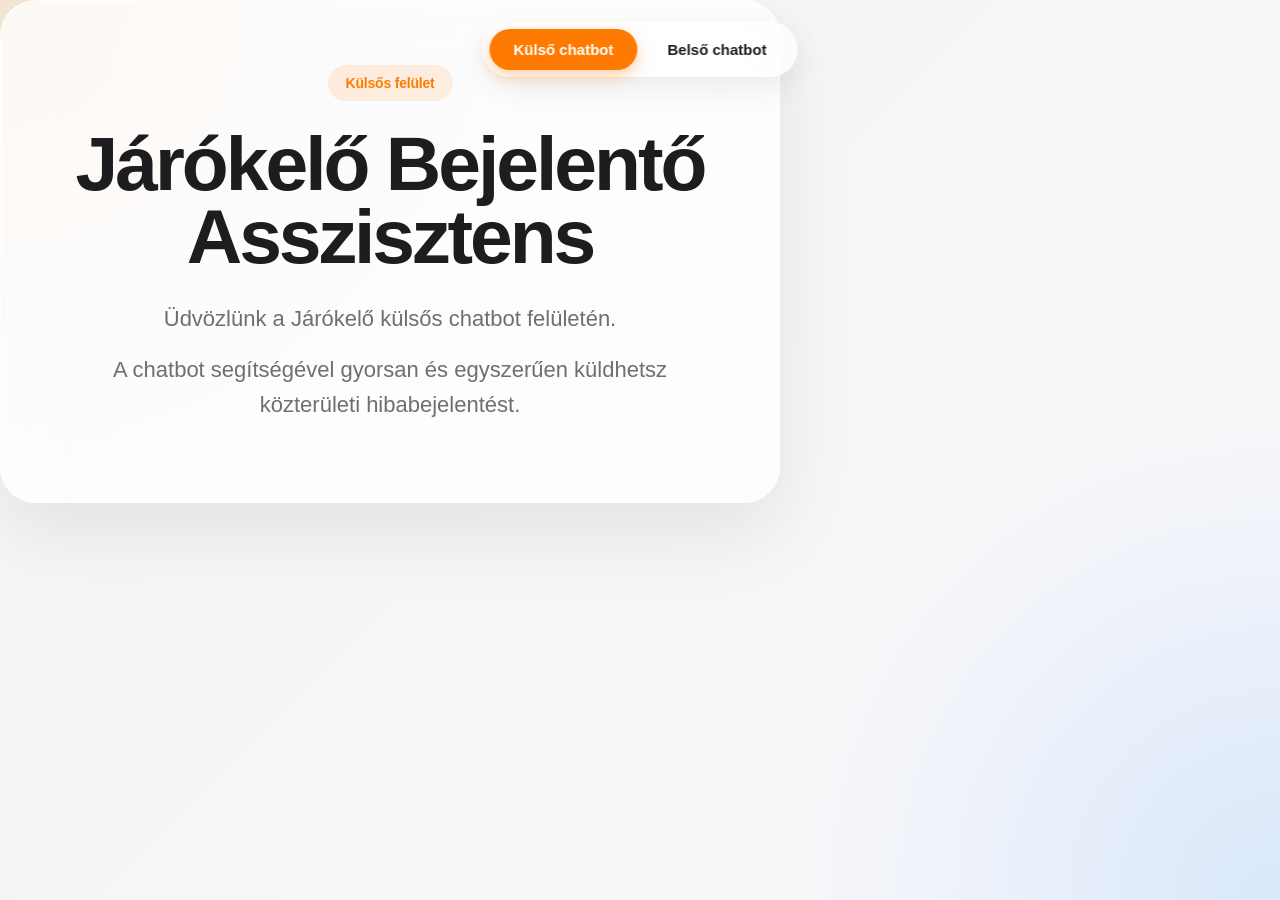
==== index.html @ 05f3981a "Update index.html" ====
<!DOCTYPE html>
<html lang="hu">
<head>
    <meta charset="UTF-8">
    <meta name="viewport" content="width=device-width, initial-scale=1.0">
    <title>Járókelő Külsős Chatbot</title>
    <link rel="stylesheet" href="style.css">
</head>

<body>

    <nav class="topbar">
        <div class="nav-tabs">
            <a href="index.html" class="nav-tab active external">
                Külső chatbot
            </a>

            <a href="belso.html" class="nav-tab">
                Belső chatbot
            </a>
        </div>
    </nav>

    <main class="layout">

        <section class="left-panel">
            <div class="glass-card">
                <div class="badge external">
                    Külsős felület
                </div>

                <h1>
                    Járókelő Bejelentő Asszisztens
                </h1>

                <p>
                    Üdvözlünk a Járókelő külsős chatbot felületén.
                </p>

                <p>
                    A chatbot segítségével gyorsan és egyszerűen
                    küldhetsz közterületi hibabejelentést.
                </p>
            </div>
        </section>

        <section class="chat-panel">
            <div class="chat-wrapper">
                <div id="webchat"></div>
            </div>
        </section>

    </main>

    <!-- Botpress Embedded Webchat -->
    <script src="https://cdn.botpress.cloud/webchat/v3.6/inject.js"></script>

    <script>
        window.botpress.init({
            botId: "8ace8ec2-5110-4798-a82a-eed6cdd182c6",
            clientId: "20260320160658-S8A1OH57",
            selector: "#webchat"
        });
    </script>

</body>
</html>
---- style.css ----
/* ========================= */
/* RESET */
/* ========================= */

* {
    margin: 0;
    padding: 0;
    box-sizing: border-box;
}

/* ========================= */
/* BODY */
/* ========================= */

body {
    min-height: 100vh;

    font-family:
        -apple-system,
        BlinkMacSystemFont,
        "SF Pro Display",
        "Segoe UI",
        sans-serif;

    background:
        radial-gradient(
            circle at top left,
            rgba(255,140,0,0.14),
            transparent 28%
        ),

        radial-gradient(
            circle at bottom right,
            rgba(0,122,255,0.12),
            transparent 30%
        ),

        linear-gradient(
            135deg,
            #f5f5f7,
            #f7f7fa
        );

    color: #1d1d1f;

    overflow-x: hidden;
}

/* ========================= */
/* TOPBAR */
/* ========================= */

.topbar {
    position: fixed;

    top: 22px;
    left: 50%;

    transform: translateX(-50%);

    z-index: 1000;
}

/* ========================= */
/* APPLE SEGMENTED CONTROL */
/* ========================= */

.nav-tabs {
    display: flex;
    align-items: center;

    gap: 6px;

    padding: 6px;

    border-radius: 999px;

    background: rgba(255,255,255,0.72);

    backdrop-filter: blur(20px);

    border:
        1px solid rgba(255,255,255,0.95);

    box-shadow:
        0 10px 30px rgba(0,0,0,0.08);
}

.nav-tab {
    text-decoration: none;

    padding: 12px 24px;

    border-radius: 999px;

    font-size: 15px;
    font-weight: 600;

    color: #1d1d1f;

    transition:
        background 0.2s ease,
        color 0.2s ease,
        transform 0.2s ease,
        box-shadow 0.2s ease;

    white-space: nowrap;
}

.nav-tab:hover {
    transform: translateY(-1px);
}

/* ========================= */
/* ACTIVE STATES */
/* ========================= */

.nav-tab.active.external {
    background: #ff7a00;

    color: white;

    box-shadow:
        0 6px 16px rgba(255,122,0,0.35);
}

.nav-tab.active.internal {
    background: #007aff;

    color: white;

    box-shadow:
        0 6px 16px rgba(0,122,255,0.35);
}

/* ========================= */
/* HERO SECTION */
/* ========================= */

.hero {
    min-height: 100vh;

    display: flex;
    align-items: center;
    justify-content: center;

    padding:
        140px 24px
        60px;
}

/* ========================= */
/* GLASS CARD */
/* ========================= */

.glass-card {
    width: 100%;
    max-width: 780px;

    padding:
        64px 54px;

    border-radius: 36px;

    text-align: center;

    background:
        rgba(255,255,255,0.72);

    backdrop-filter: blur(26px);

    border:
        1px solid rgba(255,255,255,0.95);

    box-shadow:
        0 30px 80px rgba(0,0,0,0.08);
}

/* ========================= */
/* BADGES */
/* ========================= */

.badge {
    display: inline-block;

    margin-bottom: 26px;

    padding:
        10px 18px;

    border-radius: 999px;

    font-size: 14px;
    font-weight: 700;

    letter-spacing: -0.2px;
}

.badge.external {
    background:
        rgba(255,122,0,0.12);

    color: #ff7a00;
}

.badge.internal {
    background:
        rgba(0,122,255,0.12);

    color: #007aff;
}

/* ========================= */
/* TITLES */
/* ========================= */

h1 {
    font-size:
        clamp(46px, 6vw, 78px);

    line-height: 0.95;

    letter-spacing: -3px;

    font-weight: 800;

    margin-bottom: 28px;
}

/* ========================= */
/* PARAGRAPHS */
/* ========================= */

p {
    font-size: 22px;

    line-height: 1.6;

    color: #6e6e73;

    max-width: 620px;

    margin:
        0 auto 16px;
}

/* ========================= */
/* MOBILE */
/* ========================= */

@media (max-width: 768px) {

    .topbar {
        top: 18px;
    }

    .nav-tabs {
        gap: 4px;
        padding: 5px;
    }

    .nav-tab {
        padding: 10px 18px;
        font-size: 14px;
    }

    .glass-card {
        padding:
            42px 26px;
    }

    h1 {
        letter-spacing: -2px;

        line-height: 1;
    }

    p {
        font-size: 17px;
    }
}
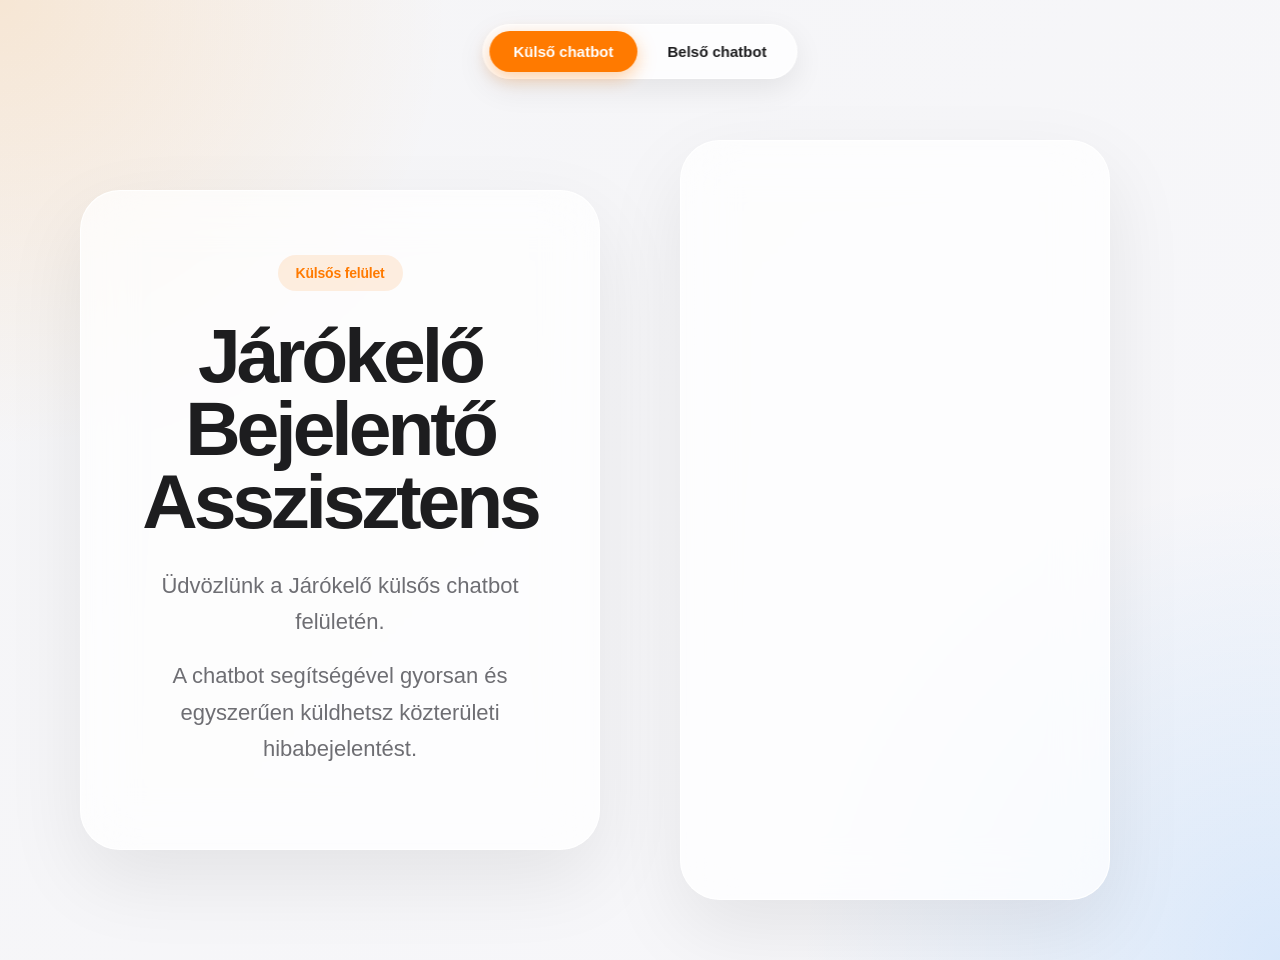
==== commit d3a60225: "Update index.html" ====
--- a/index.html
+++ b/index.html
@@ -1,36 +1,76 @@
 <!DOCTYPE html>
 <html lang="hu">
+
 <head>
     <meta charset="UTF-8">
-    <meta name="viewport" content="width=device-width, initial-scale=1.0">
-    <title>Járókelő Külsős Chatbot</title>
-    <link rel="stylesheet" href="style.css">
+
+    <meta
+        name="viewport"
+        content="width=device-width, initial-scale=1.0"
+    >
+
+    <title>
+        Járókelő Külső Chatbot
+    </title>
+
+    <link
+        rel="stylesheet"
+        href="style.css"
+    >
 </head>
 
 <body>
 
+    <!-- ========================= -->
+    <!-- TOP NAVIGATION -->
+    <!-- ========================= -->
+
     <nav class="topbar">
+
         <div class="nav-tabs">
-            <a href="index.html" class="nav-tab active external">
+
+            <a
+                href="index.html"
+                class="nav-tab active external"
+            >
                 Külső chatbot
             </a>
 
-            <a href="belso.html" class="nav-tab">
+            <a
+                href="belso.html"
+                class="nav-tab"
+            >
                 Belső chatbot
             </a>
+
         </div>
+
     </nav>
+
+    <!-- ========================= -->
+    <!-- MAIN LAYOUT -->
+    <!-- ========================= -->
 
     <main class="layout">
 
+        <!-- ========================= -->
+        <!-- LEFT INFO CARD -->
+        <!-- ========================= -->
+
         <section class="left-panel">
+
             <div class="glass-card">
+
                 <div class="badge external">
                     Külsős felület
                 </div>
 
                 <h1>
-                    Járókelő Bejelentő Asszisztens
+                    Járókelő
+                    <br>
+                    Bejelentő
+                    <br>
+                    Asszisztens
                 </h1>
 
                 <p>
@@ -41,27 +81,39 @@
                     A chatbot segítségével gyorsan és egyszerűen
                     küldhetsz közterületi hibabejelentést.
                 </p>
+
             </div>
+
         </section>
 
+        <!-- ========================= -->
+        <!-- RIGHT CHAT PANEL -->
+        <!-- ========================= -->
+
         <section class="chat-panel">
+
             <div class="chat-wrapper">
+
+                <!-- EMBEDDED CHAT -->
                 <div id="webchat"></div>
+
             </div>
+
         </section>
 
     </main>
 
-    <!-- Botpress Embedded Webchat -->
+    <!-- ========================= -->
+    <!-- BOTPRESS EMBED -->
+    <!-- ========================= -->
+
     <script src="https://cdn.botpress.cloud/webchat/v3.6/inject.js"></script>
 
-    <script>
-        window.botpress.init({
-            botId: "8ace8ec2-5110-4798-a82a-eed6cdd182c6",
-            clientId: "20260320160658-S8A1OH57",
-            selector: "#webchat"
-        });
+    <script
+        src="https://files.bpcontent.cloud/2026/03/20/16/20260320160658-S8A1OH57.js"
+        defer>
     </script>
 
 </body>
+
 </html>
--- a/style.css
+++ b/style.css
@@ -47,13 +47,13 @@
 }
 
 /* ========================= */
-/* TOPBAR */
+/* TOP NAVIGATION */
 /* ========================= */
 
 .topbar {
     position: fixed;
 
-    top: 22px;
+    top: 24px;
     left: 50%;
 
     transform: translateX(-50%);
@@ -75,9 +75,9 @@
 
     border-radius: 999px;
 
-    background: rgba(255,255,255,0.72);
-
-    backdrop-filter: blur(20px);
+    background: rgba(255,255,255,0.78);
+
+    backdrop-filter: blur(24px);
 
     border:
         1px solid rgba(255,255,255,0.95);
@@ -99,10 +99,7 @@
     color: #1d1d1f;
 
     transition:
-        background 0.2s ease,
-        color 0.2s ease,
-        transform 0.2s ease,
-        box-shadow 0.2s ease;
+        all 0.25s ease;
 
     white-space: nowrap;
 }
@@ -111,42 +108,62 @@
     transform: translateY(-1px);
 }
 
-/* ========================= */
 /* ACTIVE STATES */
-/* ========================= */
 
 .nav-tab.active.external {
     background: #ff7a00;
-
     color: white;
 
     box-shadow:
-        0 6px 16px rgba(255,122,0,0.35);
+        0 6px 18px rgba(255,122,0,0.35);
 }
 
 .nav-tab.active.internal {
     background: #007aff;
-
     color: white;
 
     box-shadow:
-        0 6px 16px rgba(0,122,255,0.35);
-}
-
-/* ========================= */
-/* HERO SECTION */
-/* ========================= */
-
-.hero {
+        0 6px 18px rgba(0,122,255,0.35);
+}
+
+/* ========================= */
+/* MAIN LAYOUT */
+/* ========================= */
+
+.layout {
     min-height: 100vh;
 
     display: flex;
     align-items: center;
     justify-content: center;
 
+    gap: 80px;
+
     padding:
-        140px 24px
+        140px 80px
         60px;
+}
+
+/* ========================= */
+/* LEFT PANEL */
+/* ========================= */
+
+.left-panel {
+    flex: 1;
+
+    display: flex;
+    justify-content: flex-end;
+}
+
+/* ========================= */
+/* CHAT PANEL */
+/* ========================= */
+
+.chat-panel {
+    flex: 1;
+
+    display: flex;
+    justify-content: flex-start;
 }
 
 /* ========================= */
@@ -155,14 +172,12 @@
 
 .glass-card {
     width: 100%;
-    max-width: 780px;
+    max-width: 760px;
 
     padding:
-        64px 54px;
-
-    border-radius: 36px;
-
-    text-align: center;
+        64px 56px;
+
+    border-radius: 40px;
 
     background:
         rgba(255,255,255,0.72);
@@ -174,6 +189,47 @@
 
     box-shadow:
         0 30px 80px rgba(0,0,0,0.08);
+
+    text-align: center;
+}
+
+/* ========================= */
+/* CHAT CONTAINER */
+/* ========================= */
+
+.chat-wrapper {
+    width: 430px;
+    height: 760px;
+
+    border-radius: 40px;
+
+    overflow: hidden;
+
+    background:
+        rgba(255,255,255,0.72);
+
+    backdrop-filter: blur(26px);
+
+    border:
+        1px solid rgba(255,255,255,0.95);
+
+    box-shadow:
+        0 30px 80px rgba(0,0,0,0.08);
+
+    padding: 10px;
+}
+
+/* ========================= */
+/* EMBEDDED CHAT */
+/* ========================= */
+
+#webchat {
+    width: 100%;
+    height: 100%;
+
+    border-radius: 30px;
+
+    overflow: hidden;
 }
 
 /* ========================= */
@@ -183,7 +239,7 @@
 .badge {
     display: inline-block;
 
-    margin-bottom: 26px;
+    margin-bottom: 28px;
 
     padding:
         10px 18px;
@@ -211,20 +267,20 @@
 }
 
 /* ========================= */
-/* TITLES */
+/* HEADINGS */
 /* ========================= */
 
 h1 {
     font-size:
-        clamp(46px, 6vw, 78px);
+        clamp(52px, 6vw, 86px);
 
     line-height: 0.95;
 
-    letter-spacing: -3px;
+    letter-spacing: -4px;
 
     font-weight: 800;
 
-    margin-bottom: 28px;
+    margin-bottom: 30px;
 }
 
 /* ========================= */
@@ -234,21 +290,65 @@
 p {
     font-size: 22px;
 
-    line-height: 1.6;
+    line-height: 1.65;
 
     color: #6e6e73;
 
     max-width: 620px;
 
     margin:
-        0 auto 16px;
+        0 auto 18px;
 }
 
 /* ========================= */
 /* MOBILE */
 /* ========================= */
 
-@media (max-width: 768px) {
+@media (max-width: 1250px) {
+
+    .layout {
+        flex-direction: column;
+
+        gap: 40px;
+
+        padding:
+            140px 24px
+            40px;
+    }
+
+    .left-panel,
+    .chat-panel {
+        justify-content: center;
+    }
+
+    .chat-wrapper {
+        width: 100%;
+        max-width: 430px;
+
+        height: 720px;
+    }
+
+    .glass-card {
+        padding:
+            42px 28px;
+    }
+
+    h1 {
+        letter-spacing: -2px;
+
+        line-height: 1;
+    }
+
+    p {
+        font-size: 18px;
+    }
+}
+
+/* ========================= */
+/* SMALL MOBILE */
+/* ========================= */
+
+@media (max-width: 600px) {
 
     .topbar {
         top: 18px;
@@ -261,21 +361,16 @@
 
     .nav-tab {
         padding: 10px 18px;
+
         font-size: 14px;
     }
 
-    .glass-card {
-        padding:
-            42px 26px;
+    .chat-wrapper {
+        height: 650px;
     }
 
     h1 {
-        letter-spacing: -2px;
-
-        line-height: 1;
-    }
-
-    p {
-        font-size: 17px;
-    }
-}
+        font-size:
+            clamp(42px, 12vw, 64px);
+    }
+}
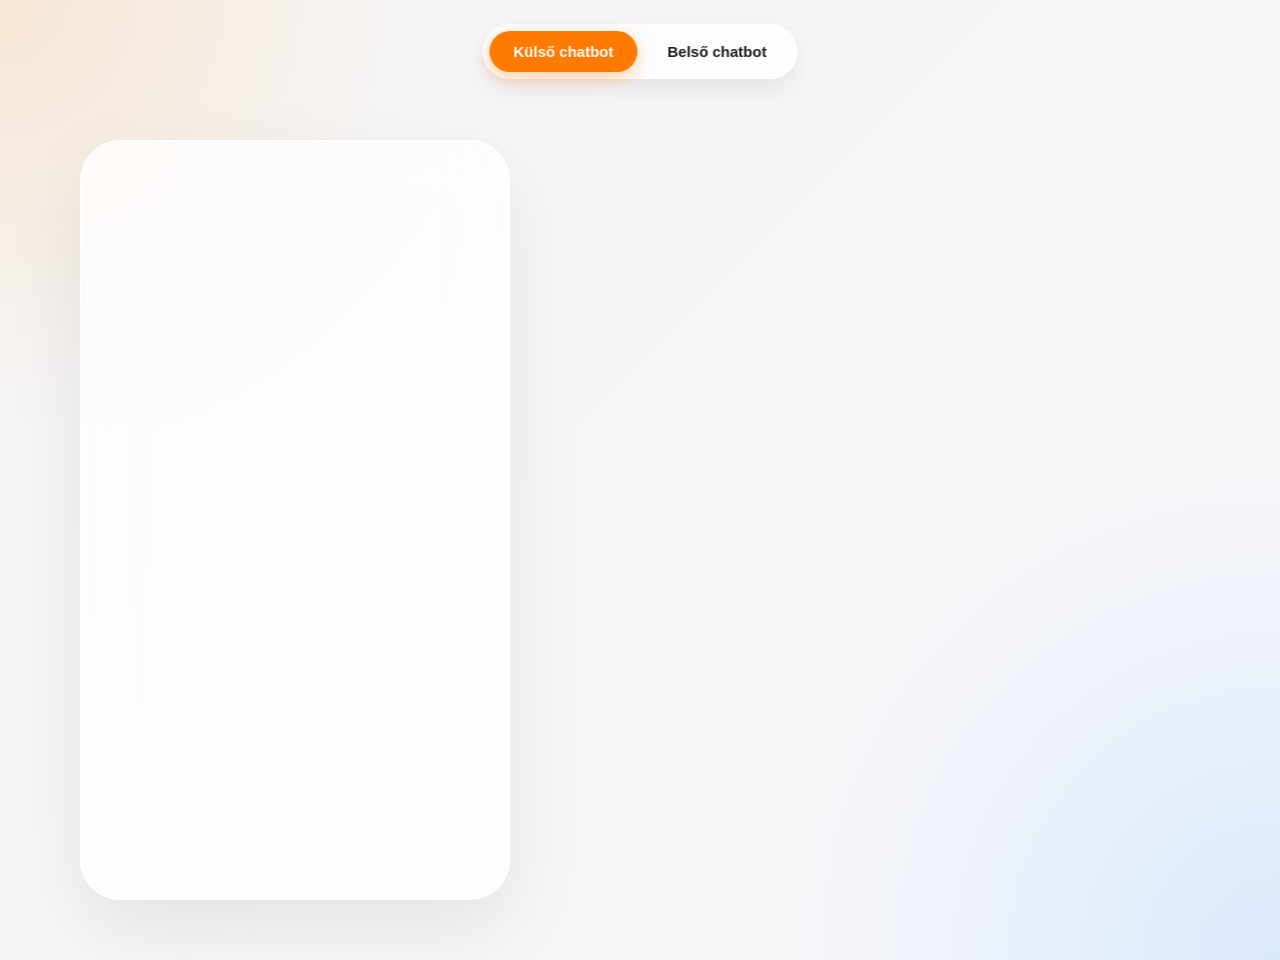
==== commit efde9923: "Update index.html" ====
--- a/index.html
+++ b/index.html
@@ -57,34 +57,7 @@
         <!-- LEFT INFO CARD -->
         <!-- ========================= -->
 
-        <section class="left-panel">
-
-            <div class="glass-card">
-
-                <div class="badge external">
-                    Külsős felület
-                </div>
-
-                <h1>
-                    Járókelő
-                    <br>
-                    Bejelentő
-                    <br>
-                    Asszisztens
-                </h1>
-
-                <p>
-                    Üdvözlünk a Járókelő külsős chatbot felületén.
-                </p>
-
-                <p>
-                    A chatbot segítségével gyorsan és egyszerűen
-                    küldhetsz közterületi hibabejelentést.
-                </p>
-
-            </div>
-
-        </section>
+        
 
         <!-- ========================= -->
         <!-- RIGHT CHAT PANEL -->
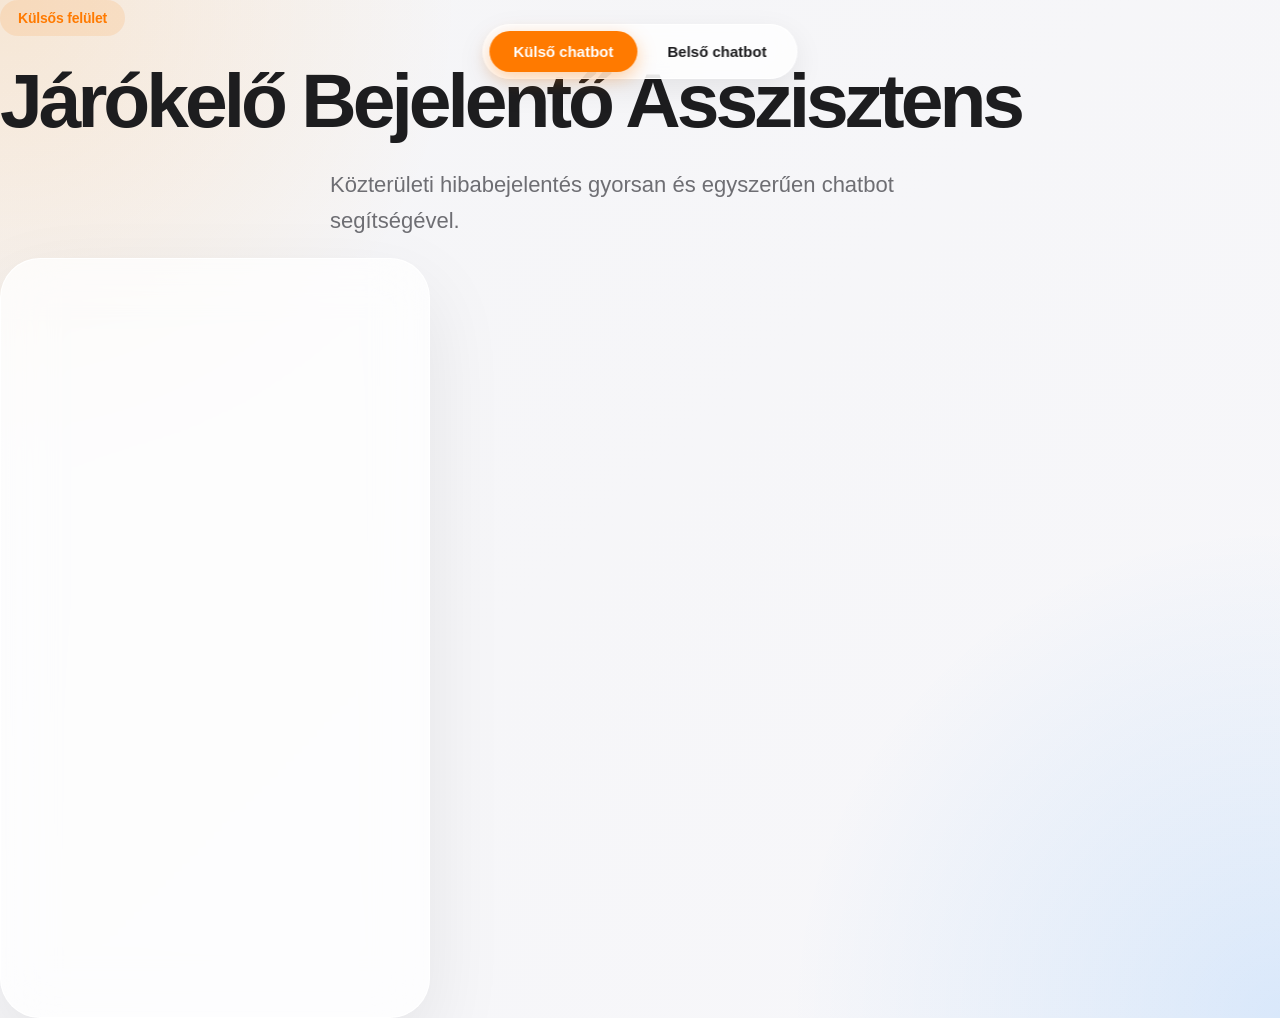
==== commit 3aa1375d: "Update index.html" ====
--- a/index.html
+++ b/index.html
@@ -1,22 +1,12 @@
 <!DOCTYPE html>
 <html lang="hu">
+<head>
+    <meta charset="UTF-8" />
+    <meta name="viewport" content="width=device-width, initial-scale=1.0" />
 
-<head>
-    <meta charset="UTF-8">
+    <title>Járókelő Külsős Chatbot</title>
 
-    <meta
-        name="viewport"
-        content="width=device-width, initial-scale=1.0"
-    >
-
-    <title>
-        Járókelő Külső Chatbot
-    </title>
-
-    <link
-        rel="stylesheet"
-        href="style.css"
-    >
+    <link rel="stylesheet" href="style.css" />
 </head>
 
 <body>
@@ -29,17 +19,13 @@
 
         <div class="nav-tabs">
 
-            <a
-                href="index.html"
-                class="nav-tab active external"
-            >
+            <a href="index.html"
+               class="nav-tab active external">
                 Külső chatbot
             </a>
 
-            <a
-                href="belso.html"
-                class="nav-tab"
-            >
+            <a href="belso.html"
+               class="nav-tab">
                 Belső chatbot
             </a>
 
@@ -48,26 +34,35 @@
     </nav>
 
     <!-- ========================= -->
-    <!-- MAIN LAYOUT -->
+    <!-- MAIN CONTENT -->
     <!-- ========================= -->
 
-    <main class="layout">
+    <main class="page">
 
-        <!-- ========================= -->
-        <!-- LEFT INFO CARD -->
-        <!-- ========================= -->
+        <!-- SHORT DESCRIPTION -->
 
-        
+        <section class="hero-text">
 
-        <!-- ========================= -->
-        <!-- RIGHT CHAT PANEL -->
-        <!-- ========================= -->
+            <div class="badge external">
+                Külsős felület
+            </div>
 
-        <section class="chat-panel">
+            <h1>
+                Járókelő Bejelentő Asszisztens
+            </h1>
+
+            <p>
+                Közterületi hibabejelentés gyorsan és egyszerűen chatbot segítségével.
+            </p>
+
+        </section>
+
+        <!-- FULL HEIGHT CHAT -->
+
+        <section class="chat-section">
 
             <div class="chat-wrapper">
 
-                <!-- EMBEDDED CHAT -->
                 <div id="webchat"></div>
 
             </div>
@@ -77,16 +72,18 @@
     </main>
 
     <!-- ========================= -->
-    <!-- BOTPRESS EMBED -->
+    <!-- BOTPRESS -->
     <!-- ========================= -->
 
     <script src="https://cdn.botpress.cloud/webchat/v3.6/inject.js"></script>
 
-    <script
-        src="https://files.bpcontent.cloud/2026/03/20/16/20260320160658-S8A1OH57.js"
-        defer>
+    <script>
+        window.botpress.init({
+            botId: "8ace8ec2-5110-4798-a82a-eed6cdd182c6",
+            clientId: "20260320160658-S8A1OH57",
+            selector: "#webchat"
+        });
     </script>
 
 </body>
-
 </html>
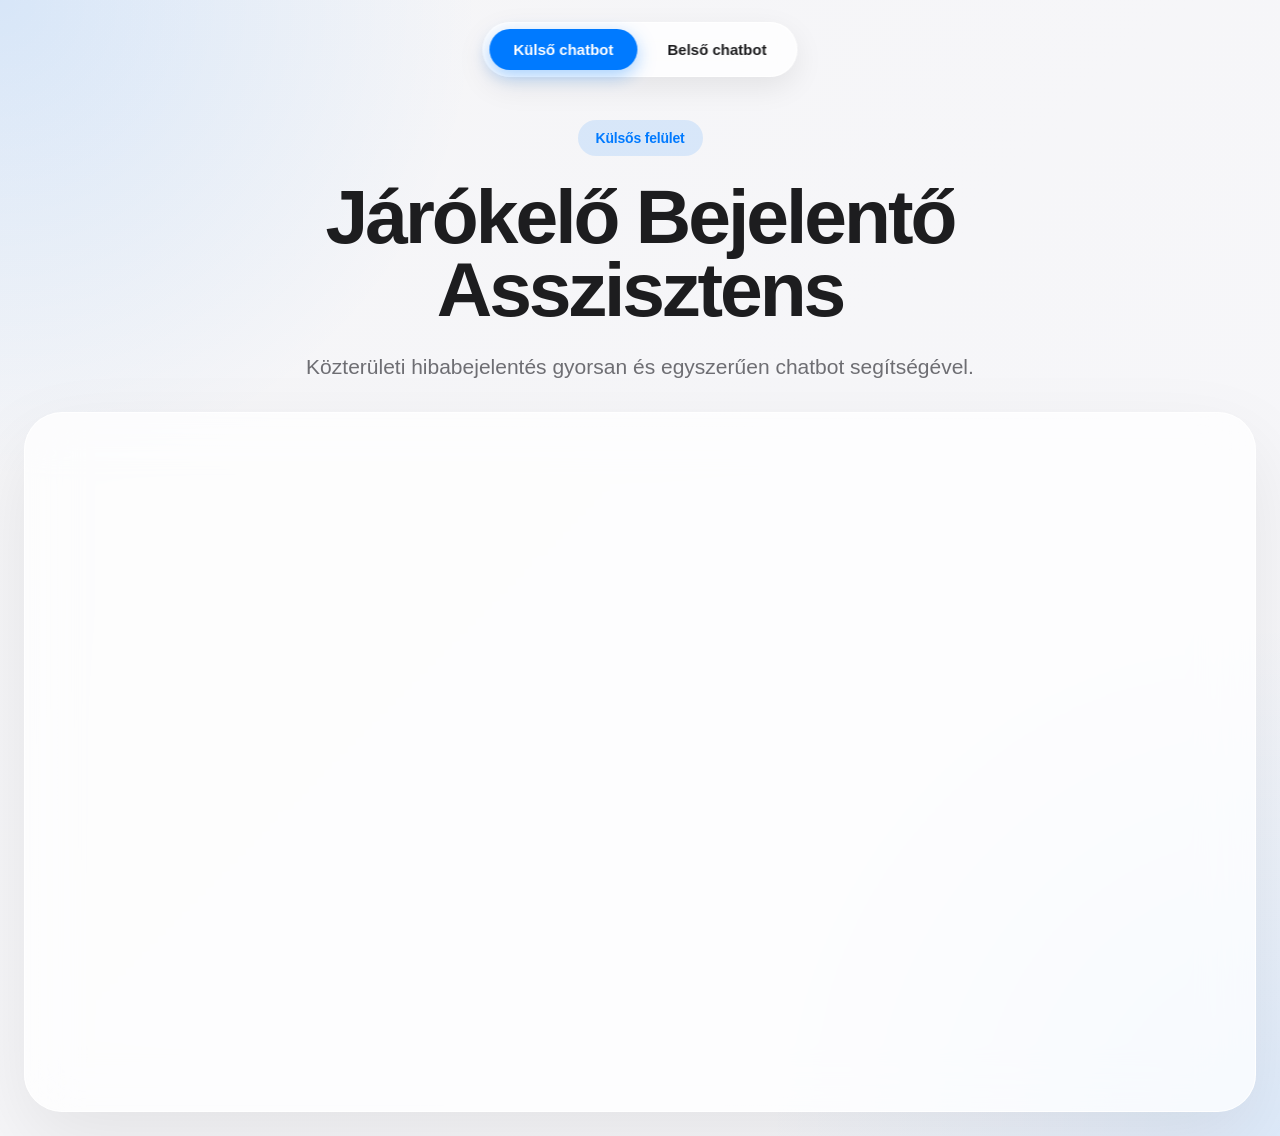
==== commit 47188d8a: "Update index.html" ====
--- a/index.html
+++ b/index.html
@@ -3,86 +3,52 @@
 <head>
     <meta charset="UTF-8" />
     <meta name="viewport" content="width=device-width, initial-scale=1.0" />
-
     <title>Járókelő Külsős Chatbot</title>
-
     <link rel="stylesheet" href="style.css" />
 </head>
 
 <body>
 
-    <!-- ========================= -->
-    <!-- TOP NAVIGATION -->
-    <!-- ========================= -->
-
     <nav class="topbar">
-
         <div class="nav-tabs">
-
-            <a href="index.html"
-               class="nav-tab active external">
+            <a href="index.html" class="nav-tab active external">
                 Külső chatbot
             </a>
 
-            <a href="belso.html"
-               class="nav-tab">
+            <a href="belso.html" class="nav-tab">
                 Belső chatbot
             </a>
-
         </div>
-
     </nav>
-
-    <!-- ========================= -->
-    <!-- MAIN CONTENT -->
-    <!-- ========================= -->
 
     <main class="page">
 
-        <!-- SHORT DESCRIPTION -->
-
         <section class="hero-text">
-
             <div class="badge external">
                 Külsős felület
             </div>
 
-            <h1>
-                Járókelő Bejelentő Asszisztens
-            </h1>
+            <h1>Járókelő Bejelentő Asszisztens</h1>
 
             <p>
                 Közterületi hibabejelentés gyorsan és egyszerűen chatbot segítségével.
             </p>
-
         </section>
 
-        <!-- FULL HEIGHT CHAT -->
-
         <section class="chat-section">
-
             <div class="chat-wrapper">
-
                 <div id="webchat"></div>
-
             </div>
-
         </section>
 
     </main>
 
-    <!-- ========================= -->
-    <!-- BOTPRESS -->
-    <!-- ========================= -->
-
+    <!-- Botpress Embedded Webchat -->
     <script src="https://cdn.botpress.cloud/webchat/v3.6/inject.js"></script>
 
-    <script>
-        window.botpress.init({
-            botId: "8ace8ec2-5110-4798-a82a-eed6cdd182c6",
-            clientId: "20260320160658-S8A1OH57",
-            selector: "#webchat"
-        });
+    <script
+        src="https://files.bpcontent.cloud/2026/03/20/16/20260320160658-S8A1OH57.js"
+        defer>
     </script>
 
 </body>
--- a/style.css
+++ b/style.css
@@ -25,13 +25,13 @@
     background:
         radial-gradient(
             circle at top left,
-            rgba(255,140,0,0.14),
+            rgba(0,122,255,0.12),
             transparent 28%
         ),
 
         radial-gradient(
             circle at bottom right,
-            rgba(0,122,255,0.12),
+            rgba(0,122,255,0.10),
             transparent 30%
         ),
 
@@ -47,13 +47,13 @@
 }
 
 /* ========================= */
-/* TOP NAVIGATION */
+/* TOPBAR */
 /* ========================= */
 
 .topbar {
     position: fixed;
 
-    top: 24px;
+    top: 22px;
     left: 50%;
 
     transform: translateX(-50%);
@@ -106,20 +106,27 @@
 
 .nav-tab:hover {
     transform: translateY(-1px);
-}
-
+
+    background:
+        rgba(0,122,255,0.08);
+}
+
+/* ========================= */
 /* ACTIVE STATES */
+/* ========================= */
 
 .nav-tab.active.external {
-    background: #ff7a00;
+    background: #007aff;
+
     color: white;
 
     box-shadow:
-        0 6px 18px rgba(255,122,0,0.35);
+        0 6px 18px rgba(0,122,255,0.35);
 }
 
 .nav-tab.active.internal {
     background: #007aff;
+
     color: white;
 
     box-shadow:
@@ -127,57 +134,128 @@
 }
 
 /* ========================= */
-/* MAIN LAYOUT */
-/* ========================= */
-
-.layout {
+/* PAGE */
+/* ========================= */
+
+.page {
     min-height: 100vh;
 
+    padding:
+        120px 24px
+        24px;
+
     display: flex;
+    flex-direction: column;
+
     align-items: center;
+}
+
+/* ========================= */
+/* HERO TEXT */
+/* ========================= */
+
+.hero-text {
+    text-align: center;
+
+    margin-bottom: 28px;
+
+    max-width: 900px;
+}
+
+/* ========================= */
+/* BADGES */
+/* ========================= */
+
+.badge {
+    display: inline-block;
+
+    margin-bottom: 24px;
+
+    padding:
+        10px 18px;
+
+    border-radius: 999px;
+
+    font-size: 14px;
+    font-weight: 700;
+
+    letter-spacing: -0.2px;
+}
+
+.badge.external {
+    background:
+        rgba(0,122,255,0.12);
+
+    color: #007aff;
+}
+
+.badge.internal {
+    background:
+        rgba(0,122,255,0.12);
+
+    color: #007aff;
+}
+
+/* ========================= */
+/* TITLES */
+/* ========================= */
+
+h1 {
+    font-size:
+        clamp(46px, 6vw, 78px);
+
+    line-height: 0.95;
+
+    letter-spacing: -3px;
+
+    font-weight: 800;
+
+    margin-bottom: 24px;
+}
+
+/* ========================= */
+/* PARAGRAPHS */
+/* ========================= */
+
+p {
+    font-size: 21px;
+
+    line-height: 1.6;
+
+    color: #6e6e73;
+
+    max-width: 720px;
+
+    margin:
+        0 auto;
+}
+
+/* ========================= */
+/* CHAT SECTION */
+/* ========================= */
+
+.chat-section {
+    width: 100%;
+
+    display: flex;
     justify-content: center;
-
-    gap: 80px;
-
-    padding:
-        140px 80px
-        60px;
-}
-
-/* ========================= */
-/* LEFT PANEL */
-/* ========================= */
-
-.left-panel {
-    flex: 1;
-
-    display: flex;
-    justify-content: flex-end;
-}
-
-/* ========================= */
-/* CHAT PANEL */
-/* ========================= */
-
-.chat-panel {
-    flex: 1;
-
-    display: flex;
-    justify-content: flex-start;
-}
-
-/* ========================= */
-/* GLASS CARD */
-/* ========================= */
-
-.glass-card {
+}
+
+/* ========================= */
+/* CHAT WRAPPER */
+/* ========================= */
+
+.chat-wrapper {
     width: 100%;
-    max-width: 760px;
-
-    padding:
-        64px 56px;
-
-    border-radius: 40px;
+    max-width: 1400px;
+
+    height: calc(100vh - 320px);
+
+    min-height: 700px;
+
+    border-radius: 38px;
+
+    overflow: hidden;
 
     background:
         rgba(255,255,255,0.72);
@@ -190,165 +268,27 @@
     box-shadow:
         0 30px 80px rgba(0,0,0,0.08);
 
-    text-align: center;
-}
-
-/* ========================= */
-/* CHAT CONTAINER */
-/* ========================= */
-
-.chat-wrapper {
-    width: 430px;
-    height: 760px;
-
-    border-radius: 40px;
-
-    overflow: hidden;
-
-    background:
-        rgba(255,255,255,0.72);
-
-    backdrop-filter: blur(26px);
-
-    border:
-        1px solid rgba(255,255,255,0.95);
-
-    box-shadow:
-        0 30px 80px rgba(0,0,0,0.08);
-
-    padding: 10px;
-}
-
-/* ========================= */
-/* EMBEDDED CHAT */
+    padding: 12px;
+}
+
+/* ========================= */
+/* EMBED CHAT */
 /* ========================= */
 
 #webchat {
     width: 100%;
     height: 100%;
 
-    border-radius: 30px;
+    border-radius: 28px;
 
     overflow: hidden;
 }
 
 /* ========================= */
-/* BADGES */
-/* ========================= */
-
-.badge {
-    display: inline-block;
-
-    margin-bottom: 28px;
-
-    padding:
-        10px 18px;
-
-    border-radius: 999px;
-
-    font-size: 14px;
-    font-weight: 700;
-
-    letter-spacing: -0.2px;
-}
-
-.badge.external {
-    background:
-        rgba(255,122,0,0.12);
-
-    color: #ff7a00;
-}
-
-.badge.internal {
-    background:
-        rgba(0,122,255,0.12);
-
-    color: #007aff;
-}
-
-/* ========================= */
-/* HEADINGS */
-/* ========================= */
-
-h1 {
-    font-size:
-        clamp(52px, 6vw, 86px);
-
-    line-height: 0.95;
-
-    letter-spacing: -4px;
-
-    font-weight: 800;
-
-    margin-bottom: 30px;
-}
-
-/* ========================= */
-/* PARAGRAPHS */
-/* ========================= */
-
-p {
-    font-size: 22px;
-
-    line-height: 1.65;
-
-    color: #6e6e73;
-
-    max-width: 620px;
-
-    margin:
-        0 auto 18px;
-}
-
-/* ========================= */
 /* MOBILE */
 /* ========================= */
 
-@media (max-width: 1250px) {
-
-    .layout {
-        flex-direction: column;
-
-        gap: 40px;
-
-        padding:
-            140px 24px
-            40px;
-    }
-
-    .left-panel,
-    .chat-panel {
-        justify-content: center;
-    }
-
-    .chat-wrapper {
-        width: 100%;
-        max-width: 430px;
-
-        height: 720px;
-    }
-
-    .glass-card {
-        padding:
-            42px 28px;
-    }
-
-    h1 {
-        letter-spacing: -2px;
-
-        line-height: 1;
-    }
-
-    p {
-        font-size: 18px;
-    }
-}
-
-/* ========================= */
-/* SMALL MOBILE */
-/* ========================= */
-
-@media (max-width: 600px) {
+@media (max-width: 768px) {
 
     .topbar {
         top: 18px;
@@ -365,12 +305,27 @@
         font-size: 14px;
     }
 
+    .page {
+        padding:
+            110px 16px
+            16px;
+    }
+
     .chat-wrapper {
-        height: 650px;
+        height: calc(100vh - 280px);
+
+        min-height: 600px;
+
+        border-radius: 28px;
     }
 
     h1 {
-        font-size:
-            clamp(42px, 12vw, 64px);
-    }
-}
+        letter-spacing: -2px;
+
+        line-height: 1;
+    }
+
+    p {
+        font-size: 17px;
+    }
+}
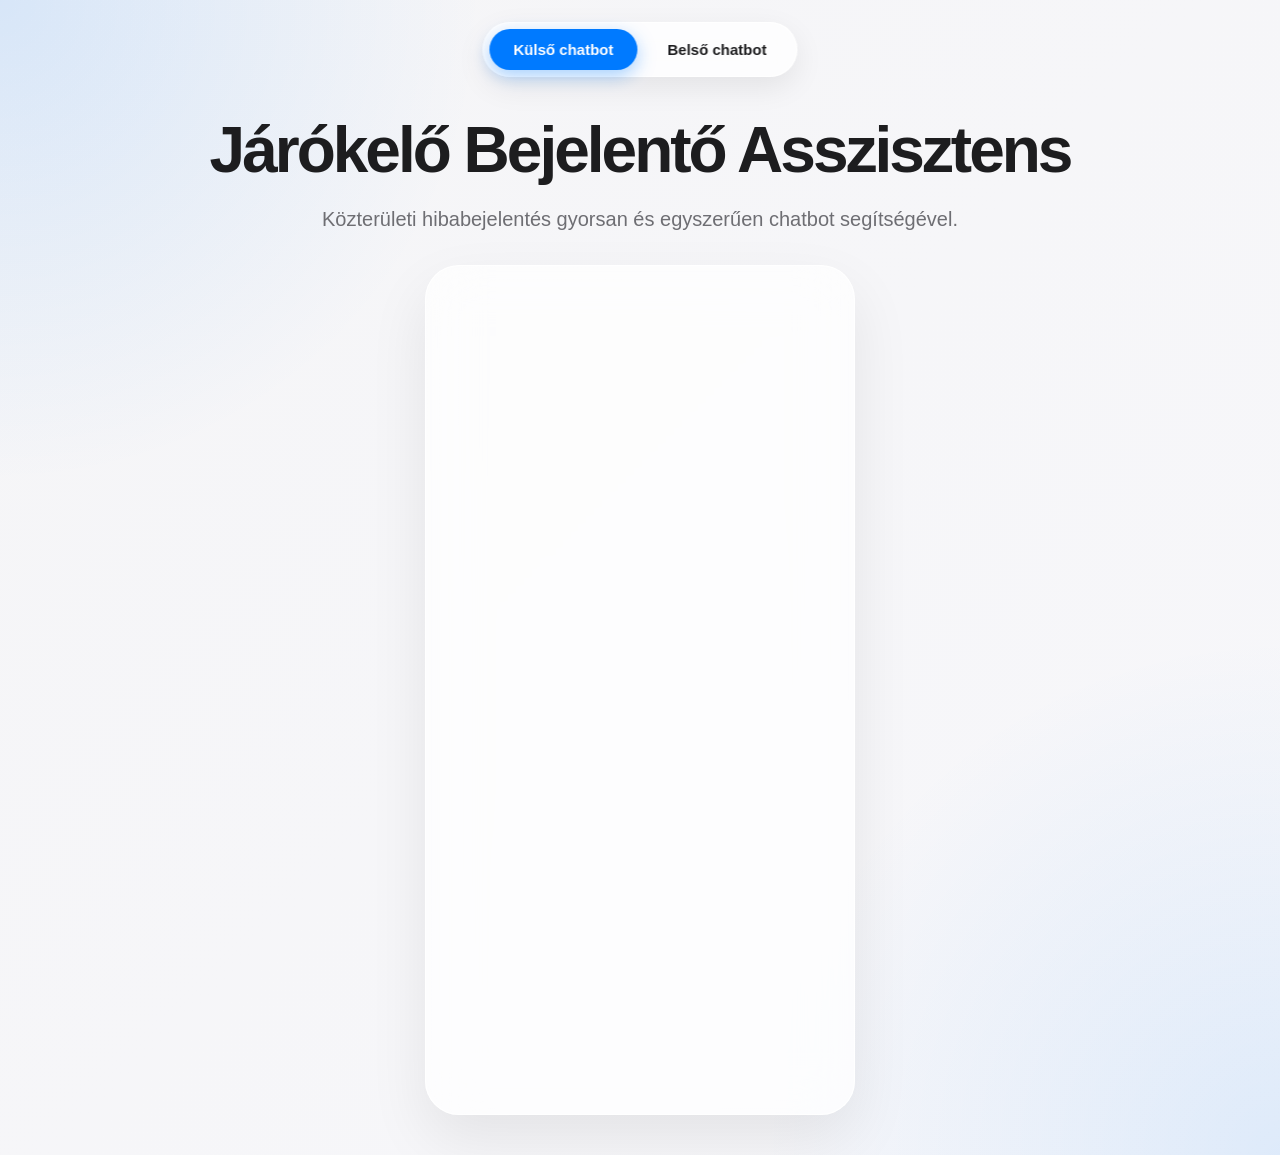
==== commit a7a845cf: "Update index.html" ====
--- a/index.html
+++ b/index.html
@@ -24,9 +24,7 @@
     <main class="page">
 
         <section class="hero-text">
-            <div class="badge external">
-                Külsős felület
-            </div>
+            
 
             <h1>Járókelő Bejelentő Asszisztens</h1>
 
--- a/style.css
+++ b/style.css
@@ -62,7 +62,7 @@
 }
 
 /* ========================= */
-/* APPLE SEGMENTED CONTROL */
+/* NAVIGATION */
 /* ========================= */
 
 .nav-tabs {
@@ -111,11 +111,10 @@
         rgba(0,122,255,0.08);
 }
 
-/* ========================= */
-/* ACTIVE STATES */
-/* ========================= */
-
-.nav-tab.active.external {
+/* ACTIVE */
+
+.nav-tab.active.external,
+.nav-tab.active.internal {
     background: #007aff;
 
     color: white;
@@ -124,15 +123,6 @@
         0 6px 18px rgba(0,122,255,0.35);
 }
 
-.nav-tab.active.internal {
-    background: #007aff;
-
-    color: white;
-
-    box-shadow:
-        0 6px 18px rgba(0,122,255,0.35);
-}
-
 /* ========================= */
 /* PAGE */
 /* ========================= */
@@ -142,7 +132,7 @@
 
     padding:
         120px 24px
-        24px;
+        40px;
 
     display: flex;
     flex-direction: column;
@@ -151,25 +141,25 @@
 }
 
 /* ========================= */
-/* HERO TEXT */
+/* HERO */
 /* ========================= */
 
 .hero-text {
     text-align: center;
 
-    margin-bottom: 28px;
+    margin-bottom: 30px;
 
     max-width: 900px;
 }
 
 /* ========================= */
-/* BADGES */
+/* BADGE */
 /* ========================= */
 
 .badge {
     display: inline-block;
 
-    margin-bottom: 24px;
+    margin-bottom: 22px;
 
     padding:
         10px 18px;
@@ -179,30 +169,19 @@
     font-size: 14px;
     font-weight: 700;
 
-    letter-spacing: -0.2px;
-}
-
-.badge.external {
     background:
         rgba(0,122,255,0.12);
 
     color: #007aff;
 }
 
-.badge.internal {
-    background:
-        rgba(0,122,255,0.12);
-
-    color: #007aff;
-}
-
-/* ========================= */
-/* TITLES */
+/* ========================= */
+/* TITLE */
 /* ========================= */
 
 h1 {
     font-size:
-        clamp(46px, 6vw, 78px);
+        clamp(42px, 5vw, 72px);
 
     line-height: 0.95;
 
@@ -210,21 +189,21 @@
 
     font-weight: 800;
 
-    margin-bottom: 24px;
-}
-
-/* ========================= */
-/* PARAGRAPHS */
+    margin-bottom: 22px;
+}
+
+/* ========================= */
+/* TEXT */
 /* ========================= */
 
 p {
-    font-size: 21px;
+    font-size: 20px;
 
     line-height: 1.6;
 
     color: #6e6e73;
 
-    max-width: 720px;
+    max-width: 700px;
 
     margin:
         0 auto;
@@ -247,13 +226,13 @@
 
 .chat-wrapper {
     width: 100%;
-    max-width: 1400px;
-
-    height: calc(100vh - 320px);
-
-    min-height: 700px;
-
-    border-radius: 38px;
+    max-width: 430px;
+
+    height: calc(100vh - 180px);
+
+    min-height: 850px;
+
+    border-radius: 34px;
 
     overflow: hidden;
 
@@ -266,9 +245,9 @@
         1px solid rgba(255,255,255,0.95);
 
     box-shadow:
-        0 30px 80px rgba(0,0,0,0.08);
-
-    padding: 12px;
+        0 25px 60px rgba(0,0,0,0.08);
+
+    padding: 10px;
 }
 
 /* ========================= */
@@ -279,7 +258,7 @@
     width: 100%;
     height: 100%;
 
-    border-radius: 28px;
+    border-radius: 24px;
 
     overflow: hidden;
 }
@@ -308,18 +287,24 @@
     .page {
         padding:
             110px 16px
-            16px;
+            24px;
     }
 
     .chat-wrapper {
-        height: calc(100vh - 280px);
-
-        min-height: 600px;
+        width: 100%;
+        max-width: 100%;
+
+        height: calc(100vh - 160px);
+
+        min-height: 700px;
 
         border-radius: 28px;
     }
 
     h1 {
+        font-size:
+            clamp(38px, 10vw, 58px);
+
         letter-spacing: -2px;
 
         line-height: 1;
